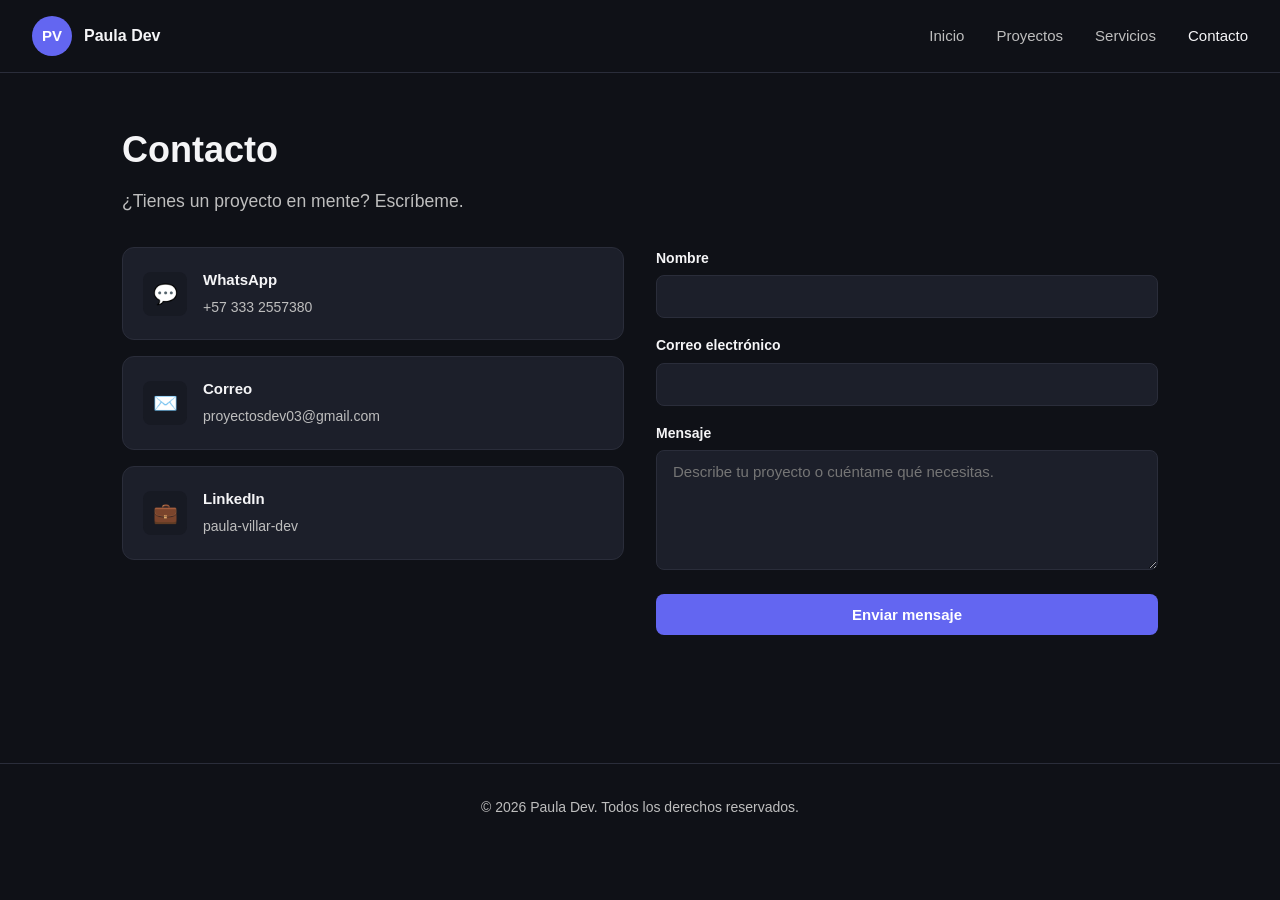
==== contacto.html @ 870fb56f "Corrige estructura: sube archivos a la raíz del repositorio" ====
<!DOCTYPE html>
<html lang="es">

<head>
  <meta charset="UTF-8">
  <meta name="viewport" content="width=device-width, initial-scale=1.0">
  <title>Contacto | Paula Villar Dev</title>
  <link rel="stylesheet" href="styles.css">
</head>

<body>

  <nav class="navbar">
    <div class="navbar-brand">
      <div class="navbar-logo">PV</div>
      <span class="navbar-name">Paula Dev</span>
    </div>
    <div class="navbar-links">
      <a href="index.html">Inicio</a>
      <a href="proyectos.html">Proyectos</a>
      <a href="servicios.html">Servicios</a>
      <a href="contacto.html" class="active">Contacto</a>
    </div>
  </nav>

  <main class="container">

    <section class="page-header">
      <h1 class="page-title">Contacto</h1>
      <p class="page-subtitle">¿Tienes un proyecto en mente? Escríbeme.</p>
    </section>

    <section class="contact-grid">

      <div class="contact-links">
        <a href="https://wa.me/573332557380" target="_blank" class="contact-link-card">
          <div class="contact-link-icon">💬</div>
          <div class="contact-link-text">
            <strong>WhatsApp</strong>
            <span>+57 333 2557380</span>
          </div>
        </a>

        <a href="mailto:proyectosdev03@gmail.com" target="_blank" class="contact-link-card">
          <div class="contact-link-icon">✉️</div>
          <div class="contact-link-text">
            <strong>Correo</strong>
            <span>proyectosdev03@gmail.com</span>
          </div>
        </a>

        <a href="https://www.linkedin.com/in/paula-villar-dev" target="_blank" class="contact-link-card">
          <div class="contact-link-icon">💼</div>
          <div class="contact-link-text">
            <strong>LinkedIn</strong>
            <span>paula-villar-dev</span>
          </div>
        </a>
      </div>

      <form class="contact-form" action="https://formspree.io/f/mlgkogyp" method="POST">
        <div class="form-group">
          <label for="nombre">Nombre</label>
          <input type="text" id="nombre" name="nombre" required>
        </div>

        <div class="form-group">
          <label for="email">Correo electrónico</label>
          <input type="email" id="email" name="email" required>
        </div>

        <div class="form-group">
          <label for="mensaje">Mensaje</label>
          <textarea id="mensaje" name="mensaje" required
            placeholder="Describe tu proyecto o cuéntame qué necesitas."></textarea>

        </div>

        <button type="submit" class="btn btn-primary">Enviar mensaje</button>
      </form>

    </section>

  </main>

  <footer class="footer">
    <p>&copy; 2026 Paula Dev. Todos los derechos reservados.</p>
  </footer>

</body>

</html>
---- styles.css ----
:root {
  --bg-primary: #0f1117;
  --bg-secondary: #171a23;
  --bg-card: #1c1f2a;
  --text-primary: #f5f5f7;
  --text-secondary: #bebebe;
  --accent: #6366f1;
  --accent-light: #818cf8;
  --border-color: #2a2d3a;
  --radius: 12px;
}

* {
  margin: 0;
  padding: 0;
  box-sizing: border-box;
}

body {
  font-family: 'Inter', -apple-system, BlinkMacSystemFont, sans-serif;
  background-color: var(--bg-primary);
  color: var(--text-primary);
  line-height: 1.6;
}

a {
  color: inherit;
  text-decoration: none;
}

/* Navbar */
.navbar {
  display: flex;
  justify-content: space-between;
  align-items: center;
  padding: 1rem 2rem;
  border-bottom: 1px solid var(--border-color);
  position: sticky;
  top: 0;
  background-color: var(--bg-primary);
  z-index: 100;
}

.navbar-brand {
  display: flex;
  align-items: center;
  gap: 12px;
}

.navbar-logo {
  width: 40px;
  height: 40px;
  border-radius: 50%;
  background-color: var(--accent);
  display: flex;
  align-items: center;
  justify-content: center;
  font-weight: 600;
  font-size: 15px;
  color: #ffffff;
}

.navbar-name {
  font-weight: 600;
  font-size: 16px;
}

.navbar-links {
  display: flex;
  gap: 2rem;
}

.navbar-links a {
  color: var(--text-secondary);
  font-size: 15px;
  font-weight: 500;
  transition: color 0.2s;
}

.navbar-links a:hover,
.navbar-links a.active {
  color: var(--text-primary);
}

/* Buttons */
.btn {
  display: inline-block;
  padding: 0.75rem 1.75rem;
  border-radius: 8px;
  font-weight: 600;
  font-size: 15px;
  transition: all 0.2s;
  cursor: pointer;
  border: none;
}

.btn-primary {
  background-color: var(--accent);
  color: #ffffff;
}

.btn-primary:hover {
  background-color: var(--accent-light);
}

.btn-secondary {
  background-color: transparent;
  color: var(--text-primary);
  border: 1px solid var(--border-color);
}

.btn-secondary:hover {
  border-color: var(--accent);
  color: var(--accent-light);
}

/* Container */
.container {
  max-width: 1100px;
  margin: 0 auto;
  padding: 0 2rem;
}

/* Hero */
.hero {
  display: flex;
  flex-direction: column;
  align-items: flex-start;
  justify-content: center;
  min-height: 70vh;
  padding: 4rem 0;
}

.hero-eyebrow {
  color: var(--accent-light);
  font-size: 15px;
  font-weight: 600;
  margin-bottom: 1rem;
  text-transform: uppercase;
  letter-spacing: 0.05em;
}

.hero-title {
  font-size: 3rem;
  font-weight: 700;
  margin-bottom: 0.5rem;
  line-height: 1.2;
}

.hero-subtitle {
  font-size: 1.25rem;
  color: var(--text-secondary);
  font-weight: 500;
  margin-bottom: 1.5rem;
}

.hero-description {
  font-size: 1.1rem;
  color: var(--text-secondary);
  max-width: 600px;
  margin-bottom: 2.5rem;
}

.hero-actions {
  display: flex;
  gap: 1rem;
}

/* Proyectos */
.page-header {
  padding: 3rem 0 2rem;
}

.page-title {
  font-size: 2.25rem;
  font-weight: 700;
  margin-bottom: 0.5rem;
}

.page-subtitle {
  color: var(--text-secondary);
  font-size: 1.1rem;
}

.project-card {
  background-color: var(--bg-card);
  border: 1px solid var(--border-color);
  border-radius: var(--radius);
  padding: 1.75rem;
  margin-bottom: 2.5rem;
}

.project-header {
  margin-bottom: 1rem;
}

.project-title {
  font-size: 1.5rem;
  font-weight: 700;
  margin-bottom: 0.5rem;
}

.project-description {
  color: var(--text-secondary);
  font-size: 1rem;
  margin-bottom: 0.75rem;
}

.project-details {
  color: var(--text-secondary);
  font-size: 0.95rem;
  margin-bottom: 1rem;
}

.tech-badges {
  display: flex;
  flex-wrap: wrap;
  gap: 8px;
  margin-bottom: 1.5rem;
  justify-content: center;
}

.tech-badge {
  background-color: var(--bg-secondary);
  border: 1px solid var(--border-color);
  color: var(--accent-light);
  font-size: 13px;
  font-weight: 600;
  padding: 4px 12px;
  border-radius: 6px;
}

.project-main-image {
  width: 100%;
  border-radius: 8px;
  border: 1px solid var(--border-color);
  margin-bottom: 0.75rem;
  display: block;
  transition: opacity 0.15s ease;
}

.project-thumbs {
  display: grid;
  grid-template-columns: repeat(5, 1fr);
  gap: 10px;
  margin-bottom: 1.5rem;
}

.project-thumb {
  width: 100%;
  border-radius: 6px;
  border: 1px solid var(--border-color);
  display: block;
  cursor: pointer;
  transition: border-color 0.2s;
}

.project-thumb:hover {
  border-color: var(--accent);
}

.project-links {
  display: flex;
  justify-content: center;
  gap: 1rem;
  margin-top: 2rem;
}

@media (max-width: 768px) {
  .project-thumbs {
    grid-template-columns: repeat(3, 1fr);
  }
}

/* Contacto */
.contact-grid {
  display: grid;
  grid-template-columns: 1fr 1fr;
  gap: 2rem;
  padding-bottom: 4rem;
}

.contact-links {
  display: flex;
  flex-direction: column;
  gap: 1rem;
}

.contact-link-card {
  background-color: var(--bg-card);
  border: 1px solid var(--border-color);
  border-radius: var(--radius);
  padding: 1.25rem;
  display: flex;
  align-items: center;
  gap: 1rem;
  transition: border-color 0.2s;
}

.contact-link-card:hover {
  border-color: var(--accent);
}

.contact-link-icon {
  width: 44px;
  height: 44px;
  border-radius: 8px;
  background-color: var(--bg-secondary);
  display: flex;
  align-items: center;
  justify-content: center;
  font-size: 1.25rem;
  flex-shrink: 0;
}

.contact-link-text strong {
  display: block;
  font-size: 15px;
  margin-bottom: 2px;
}

.contact-link-text span {
  color: var(--text-secondary);
  font-size: 14px;
}

.contact-form {
  display: flex;
  flex-direction: column;
  gap: 1rem;
}

.form-group label {
  display: block;
  font-size: 14px;
  font-weight: 600;
  margin-bottom: 6px;
}

.form-group input,
.form-group textarea {
  width: 100%;
  background-color: var(--bg-card);
  border: 1px solid var(--border-color);
  border-radius: 8px;
  padding: 0.75rem 1rem;
  color: var(--text-primary);
  font-size: 15px;
  font-family: inherit;
}

.form-group input:focus,
.form-group textarea:focus {
  outline: none;
  border-color: var(--accent);
}

.form-group textarea {
  resize: vertical;
  min-height: 120px;
}

@media (max-width: 768px) {
  .contact-grid {
    grid-template-columns: 1fr;
  }
}

/* Secciones del index */
.section {
  padding: 3rem 0;
}

.section-title {
  font-size: 1.75rem;
  font-weight: 700;
  margin-bottom: 2rem;
}

.services-grid {
  display: grid;
  grid-template-columns: repeat(3, 1fr);
  gap: 1.5rem;
}

.service-card {
  background-color: var(--bg-card);
  border: 1px solid var(--border-color);
  border-radius: var(--radius);
  padding: 1.5rem;
}

.service-icon {
  font-size: 1.75rem;
  margin-bottom: 1rem;
}

.service-title {
  font-size: 1.1rem;
  font-weight: 700;
  margin-bottom: 0.5rem;
}

.service-description {
  color: var(--text-secondary);
  font-size: 0.95rem;
}

.featured-project {
  display: grid;
  grid-template-columns: 1fr 1fr;
  gap: 2rem;
  align-items: center;
  background-color: var(--bg-card);
  border: 1px solid var(--border-color);
  border-radius: var(--radius);
  padding: 1.75rem;
}

.featured-project img {
  width: 100%;
  border-radius: 8px;
  border: 1px solid var(--border-color);
  display: block;
}

.featured-project-title {
  font-size: 1.25rem;
  font-weight: 700;
  margin-bottom: 0.5rem;
}

.featured-project-description {
  color: var(--text-secondary);
  font-size: 1rem;
  margin-bottom: 1.5rem;
}

.about-text {
  color: var(--text-secondary);
  font-size: 1.05rem;
  max-width: 700px;
}

.about-grid {
  display: grid;
  grid-template-columns: 200px 1fr;
  gap: 2rem;
  align-items: start;
}

.about-photo {
  width: 180px;
  height: 180px;
  border-radius: 50%;
  object-fit: cover;
  border: 2px solid var(--border-color);
}

@media (max-width: 768px) {
  .about-grid {
    grid-template-columns: 1fr;
    text-align: center;
  }

  .about-photo {
    margin: 0 auto;
  }
}

@media (max-width: 768px) {
  .services-grid {
    grid-template-columns: 1fr;
  }

  .featured-project {
    grid-template-columns: 1fr;
  }
}

/* Footer */
.footer {
  border-top: 1px solid var(--border-color);
  padding: 2rem 0;
  margin-top: 4rem;
  text-align: center;
  color: var(--text-secondary);
  font-size: 14px;
}

/* Responsive */
@media (max-width: 768px) {
  .navbar-links {
    gap: 1rem;
  }

  .hero-title {
    font-size: 2rem;
  }

  .hero-actions {
    flex-direction: column;
    width: 100%;
  }

  .hero-actions .btn {
    text-align: center;
  }
}

.fade-in {
  opacity: 0;
  transform: translateY(20px);
  transition: opacity 0.5s ease, transform 0.5s ease;
}

.fade-in.visible {
  opacity: 1;
  transform: translateY(0);
}

.service-card,
.project-card,
.contact-link-card {
  transition: transform 0.2s ease, border-color 0.2s;
}

.service-card:hover,
.project-card:hover,
.contact-link-card:hover {
  transform: translateY(-6px);
}

.services-full {
  display: flex;
  flex-direction: column;
  gap: 1rem;
  margin-bottom: 2rem;
}

.service-full-card {
  background-color: var(--bg-card);
  border: 1px solid var(--border-color);
  border-radius: var(--radius);
  padding: 1.5rem;
  display: flex;
  align-items: flex-start;
  gap: 1.25rem;
  transition: transform 0.2s ease, border-color 0.2s;
}

.service-full-card:hover {
  transform: translateY(-4px);
  border-color: var(--accent);
}

.service-price {
  display: inline-block;
  margin-top: 0.5rem;
  color: var(--accent-light);
  font-weight: 600;
  font-size: 0.95rem;
}

.section-subtitle {
  color: var(--text-secondary);
  font-size: 1rem;
  margin-top: -1rem;
  margin-bottom: 1.5rem;
}

.section-link {
  color: var(--accent) !important;
  font-weight: 600;
}

.section-link:hover {
  color: var(--accent-light) !important;
  text-decoration: underline;
}

.project-features {
  margin: 35px 0;
}

.project-features h3 {
  margin-bottom: 20px;
  font-size: 1.3rem;
}

.features-grid {
  display: flex;
  flex-wrap: wrap;
  gap: 12px;
}

.features-grid span {
  background: rgba(255, 255, 255, 0.05);
  border: 1px solid rgba(255, 255, 255, 0.08);
  border-radius: 12px;
  padding: 12px 18px;
  color: #e8e8e8;
  font-size: 0.95rem;
  transition: all 0.3s ease;
}

.features-grid span:hover {
  transform: translateY(-3px);
  border-color: #5b6cff;
}

.project-status {
  margin-top: 20px;
  color: #b0b0b0;
  font-style: italic;
  text-align: center;
}

.project-note {
  margin: 30px 0;
  text-align: center;
  color: #b8b8b8;
  font-size: 0.95rem;
  line-height: 1.7;
  font-style: italic;
}
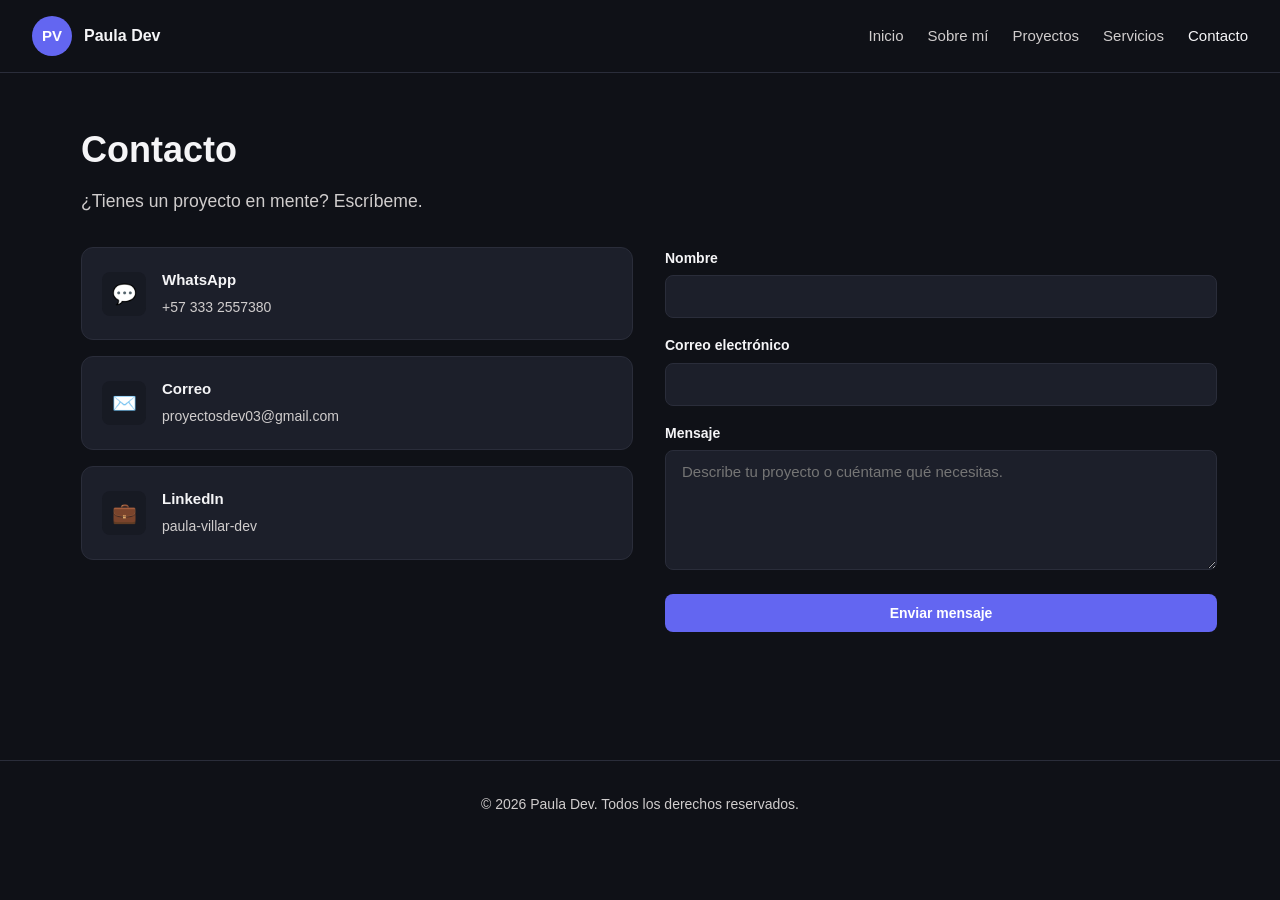
==== commit 415518f3: "Actualiza portafolio y agrega CV" ====
--- a/contacto.html
+++ b/contacto.html
@@ -17,6 +17,7 @@
     </div>
     <div class="navbar-links">
       <a href="index.html">Inicio</a>
+      <a href="index.html#sobre-mi">Sobre mí</a>
       <a href="proyectos.html">Proyectos</a>
       <a href="servicios.html">Servicios</a>
       <a href="contacto.html" class="active">Contacto</a>
--- a/styles.css
+++ b/styles.css
@@ -3,7 +3,7 @@
   --bg-secondary: #171a23;
   --bg-card: #1c1f2a;
   --text-primary: #f5f5f7;
-  --text-secondary: #bebebe;
+  --text-secondary: #d0cdcd;
   --accent: #6366f1;
   --accent-light: #818cf8;
   --border-color: #2a2d3a;
@@ -29,6 +29,7 @@
 }
 
 /* Navbar */
+
 .navbar {
   display: flex;
   justify-content: space-between;
@@ -67,14 +68,16 @@
 
 .navbar-links {
   display: flex;
-  gap: 2rem;
+  align-items: center;
+  gap: 1.5rem;
 }
 
 .navbar-links a {
   color: var(--text-secondary);
   font-size: 15px;
   font-weight: 500;
-  transition: color 0.2s;
+  transition: color 0.2s ease;
+  padding: 0.4rem 0;
 }
 
 .navbar-links a:hover,
@@ -82,14 +85,25 @@
   color: var(--text-primary);
 }
 
+/* Menú hamburguesa */
+.menu-toggle {
+  display: none;
+  background: transparent;
+  border: none;
+  color: var(--text-primary);
+  font-size: 1.7rem;
+  cursor: pointer;
+  padding: 0.25rem;
+}
+
 /* Buttons */
 .btn {
   display: inline-block;
-  padding: 0.75rem 1.75rem;
+  padding: 0.7rem 1.4rem;
   border-radius: 8px;
   font-weight: 600;
-  font-size: 15px;
-  transition: all 0.2s;
+  font-size: 14px;
+  transition: all 0.2s ease;
   cursor: pointer;
   border: none;
 }
@@ -101,6 +115,7 @@
 
 .btn-primary:hover {
   background-color: var(--accent-light);
+  transform: translateY(-2px);
 }
 
 .btn-secondary {
@@ -112,13 +127,20 @@
 .btn-secondary:hover {
   border-color: var(--accent);
   color: var(--accent-light);
+  transform: translateY(-2px);
+}
+
+.hero-actions {
+  display: flex;
+  gap: 0.8rem;
 }
 
 /* Container */
 .container {
-  max-width: 1100px;
+  max-width: 1200px;
   margin: 0 auto;
   padding: 0 2rem;
+  transform: translateX(9px);
 }
 
 /* Hero */
@@ -127,8 +149,8 @@
   flex-direction: column;
   align-items: flex-start;
   justify-content: center;
-  min-height: 70vh;
-  padding: 4rem 0;
+  min-height: 65vh;
+  padding: 3.5rem 0;
 }
 
 .hero-eyebrow {
@@ -232,9 +254,10 @@
 
 .project-main-image {
   width: 100%;
+  max-width: 900px;
+  margin: 0 auto 0.75rem;
   border-radius: 8px;
   border: 1px solid var(--border-color);
-  margin-bottom: 0.75rem;
   display: block;
   transition: opacity 0.15s ease;
 }
@@ -248,6 +271,8 @@
 
 .project-thumb {
   width: 100%;
+  height: 120px;
+  object-fit: cover;
   border-radius: 6px;
   border: 1px solid var(--border-color);
   display: block;
@@ -264,12 +289,6 @@
   justify-content: center;
   gap: 1rem;
   margin-top: 2rem;
-}
-
-@media (max-width: 768px) {
-  .project-thumbs {
-    grid-template-columns: repeat(3, 1fr);
-  }
 }
 
 /* Contacto */
@@ -360,12 +379,6 @@
   min-height: 120px;
 }
 
-@media (max-width: 768px) {
-  .contact-grid {
-    grid-template-columns: 1fr;
-  }
-}
-
 /* Secciones del index */
 .section {
   padding: 3rem 0;
@@ -457,25 +470,53 @@
   border: 2px solid var(--border-color);
 }
 
-@media (max-width: 768px) {
-  .about-grid {
-    grid-template-columns: 1fr;
-    text-align: center;
-  }
-
-  .about-photo {
-    margin: 0 auto;
-  }
-}
-
-@media (max-width: 768px) {
-  .services-grid {
-    grid-template-columns: 1fr;
-  }
-
-  .featured-project {
-    grid-template-columns: 1fr;
-  }
+/* Tecnologías */
+.technology-category {
+  max-width: 900px;
+  margin-bottom: 2rem;
+}
+
+.technology-category h3 {
+  font-size: 1.1rem;
+  font-weight: 600;
+  margin-bottom: 0.8rem;
+  color: var(--text-primary);
+}
+
+.technologies-grid {
+  display: grid;
+  grid-template-columns: repeat(3, 1fr);
+  gap: 0.8rem;
+}
+
+.technology-card {
+  background-color: var(--bg-card);
+  border: 1px solid var(--border-color);
+  border-radius: var(--radius);
+  padding: 0.85rem 1rem;
+  min-height: 65px;
+  display: flex;
+  flex-direction: column;
+  justify-content: center;
+  transition: transform 0.2s ease, border-color 0.2s;
+}
+
+.technology-card:hover {
+  transform: translateY(-3px);
+  border-color: var(--accent);
+}
+
+.technology-card strong {
+  display: block;
+  font-size: 0.95rem;
+  line-height: 1.3;
+  margin-bottom: 0.15rem;
+}
+
+.technology-card span {
+  color: var(--text-secondary);
+  font-size: 0.8rem;
+  line-height: 1.3;
 }
 
 /* Footer */
@@ -488,26 +529,7 @@
   font-size: 14px;
 }
 
-/* Responsive */
-@media (max-width: 768px) {
-  .navbar-links {
-    gap: 1rem;
-  }
-
-  .hero-title {
-    font-size: 2rem;
-  }
-
-  .hero-actions {
-    flex-direction: column;
-    width: 100%;
-  }
-
-  .hero-actions .btn {
-    text-align: center;
-  }
-}
-
+/* Animaciones */
 .fade-in {
   opacity: 0;
   transform: translateY(20px);
@@ -531,6 +553,7 @@
   transform: translateY(-6px);
 }
 
+/* Servicios completos */
 .services-full {
   display: flex;
   flex-direction: column;
@@ -579,6 +602,7 @@
   text-decoration: underline;
 }
 
+/* Características del proyecto */
 .project-features {
   margin: 35px 0;
 }
@@ -589,9 +613,10 @@
 }
 
 .features-grid {
-  display: flex;
-  flex-wrap: wrap;
+  display: grid;
+  grid-template-columns: repeat(3, 1fr);
   gap: 12px;
+  align-items: start;
 }
 
 .features-grid span {
@@ -601,6 +626,7 @@
   padding: 12px 18px;
   color: #e8e8e8;
   font-size: 0.95rem;
+  line-height: 1.4;
   transition: all 0.3s ease;
 }
 
@@ -623,4 +649,301 @@
   font-size: 0.95rem;
   line-height: 1.7;
   font-style: italic;
+}
+
+/* Flujo de atención - Fresh Cream Bot */
+.project-demo {
+  margin: 35px 0;
+}
+
+.project-demo h3 {
+  margin-bottom: 10px;
+  font-size: 1.3rem;
+}
+
+.project-demo>p {
+  color: var(--text-secondary);
+  margin-bottom: 25px;
+  max-width: 750px;
+}
+
+.demo-steps {
+  display: grid;
+  grid-template-columns: repeat(4, 1fr);
+  gap: 15px;
+}
+
+.demo-step {
+  background: rgba(255, 255, 255, 0.05);
+  border: 1px solid rgba(255, 255, 255, 0.08);
+  border-radius: 12px;
+  padding: 20px;
+  transition: transform 0.3s ease, border-color 0.3s ease;
+}
+
+.demo-step:hover {
+  transform: translateY(-4px);
+  border-color: var(--accent);
+}
+
+.demo-step span {
+  display: block;
+  font-size: 0.8rem;
+  color: var(--accent-light);
+  margin-bottom: 10px;
+  font-weight: 600;
+}
+
+.demo-step h4 {
+  margin-bottom: 8px;
+  font-size: 1rem;
+}
+
+.demo-step p {
+  color: var(--text-secondary);
+  font-size: 0.9rem;
+  line-height: 1.5;
+}
+
+/* Tecnologías del proyecto */
+.project-technologies {
+  margin-bottom: 2rem;
+}
+
+.project-technologies h3 {
+  margin-bottom: 1rem;
+  font-size: 1.2rem;
+}
+
+.project-technologies .tech-badges {
+  justify-content: center;
+}
+
+/* Responsabilidades */
+.project-responsibilities {
+  margin: 2rem 0;
+}
+
+.project-responsibilities h3 {
+  margin-bottom: 1.25rem;
+  font-size: 1.2rem;
+}
+
+.project-responsibilities ul {
+  list-style: none;
+  padding: 0;
+  margin: 0;
+  display: grid;
+  grid-template-columns: repeat(2, 1fr);
+  gap: 0.8rem;
+}
+
+.project-responsibilities li {
+  margin: 0;
+  padding: 0.9rem 1rem;
+  background-color: var(--bg-secondary);
+  border: 1px solid var(--border-color);
+  border-radius: 10px;
+  color: var(--text-secondary);
+  font-size: 0.9rem;
+  line-height: 1.45;
+  transition: transform 0.2s ease, border-color 0.2s ease;
+}
+
+.project-responsibilities li::before {
+  content: "✓";
+  color: var(--accent-light);
+  font-weight: 700;
+  margin-right: 0.6rem;
+}
+
+.project-responsibilities li:hover {
+  transform: translateY(-2px);
+  border-color: var(--accent);
+}
+
+/* Miniatura seleccionada */
+.project-thumb.active {
+  border-color: var(--accent);
+  box-shadow: 0 0 0 2px rgba(99, 102, 241, 0.2);
+}
+
+/* Responsive */
+@media (max-width: 900px) {
+  .demo-steps {
+    grid-template-columns: repeat(2, 1fr);
+  }
+}
+
+@media (max-width: 768px) {
+  .project-thumbs {
+    grid-template-columns: repeat(3, 1fr);
+  }
+
+  .contact-grid {
+    grid-template-columns: 1fr;
+  }
+
+  .about-grid {
+    grid-template-columns: 1fr;
+    text-align: center;
+  }
+
+  .about-photo {
+    margin: 0 auto;
+  }
+
+  .services-grid {
+    grid-template-columns: 1fr;
+  }
+
+  .featured-project {
+    grid-template-columns: 1fr;
+  }
+
+  .navbar-links {
+    gap: 1rem;
+  }
+
+  .hero-title {
+    font-size: 2rem;
+  }
+
+  .hero-actions {
+    flex-direction: column;
+    width: 100%;
+  }
+
+  .hero-actions .btn {
+    text-align: center;
+  }
+
+  .technologies-grid {
+    grid-template-columns: repeat(2, 1fr);
+  }
+}
+
+/* Navbar responsive */
+@media (max-width: 600px) {
+  .container {
+    padding: 0 1rem;
+  }
+
+  .navbar {
+    padding: 0.85rem 1rem;
+    position: relative;
+  }
+
+  .navbar-name {
+    font-size: 15px;
+  }
+
+  .navbar-logo {
+    width: 36px;
+    height: 36px;
+    font-size: 14px;
+  }
+
+  .project-responsibilities ul {
+    grid-template-columns: 1fr;
+  }
+
+  .project-responsibilities li {
+    font-size: 0.9rem;
+  }
+
+  /* Botón hamburguesa visible en móvil */
+  .menu-toggle {
+    display: block;
+    background: transparent;
+    border: none;
+    color: var(--text-primary);
+    font-size: 1.7rem;
+    cursor: pointer;
+    padding: 0.25rem;
+  }
+
+  /* Menú cerrado */
+  .navbar-links {
+    display: none;
+    position: absolute;
+    top: 100%;
+    left: 0;
+    right: 0;
+    flex-direction: column;
+    align-items: stretch;
+    gap: 0;
+    padding: 0.75rem 1rem;
+    background-color: var(--bg-primary);
+    border-bottom: 1px solid var(--border-color);
+  }
+
+  /* Menú abierto */
+  .navbar-links.active {
+    display: flex;
+  }
+
+  .navbar-links a {
+    font-size: 14px;
+    padding: 0.75rem 0;
+    border-bottom: 1px solid var(--border-color);
+  }
+
+  .navbar-links a:last-child {
+    border-bottom: none;
+  }
+
+  .hero {
+    min-height: auto;
+    padding: 3rem 0;
+  }
+
+  .hero-title {
+    font-size: 1.8rem;
+  }
+
+  .hero-description {
+    font-size: 1rem;
+  }
+
+  .project-card {
+    padding: 1.25rem;
+  }
+
+  .project-thumbs {
+    grid-template-columns: repeat(2, 1fr);
+  }
+
+  .project-thumb {
+    height: 100px;
+  }
+
+  .features-grid {
+    grid-template-columns: 1fr;
+  }
+
+  .technologies-grid {
+    grid-template-columns: 1fr;
+  }
+
+  .demo-steps {
+    grid-template-columns: 1fr;
+  }
+
+  .project-responsibilities ul {
+    padding-left: 1rem;
+  }
+
+  .project-links {
+    flex-direction: column;
+  }
+
+  .project-links .btn {
+    width: 100%;
+    text-align: center;
+  }
+
+  .technology-category {
+    width: 100%;
+  }
 }
